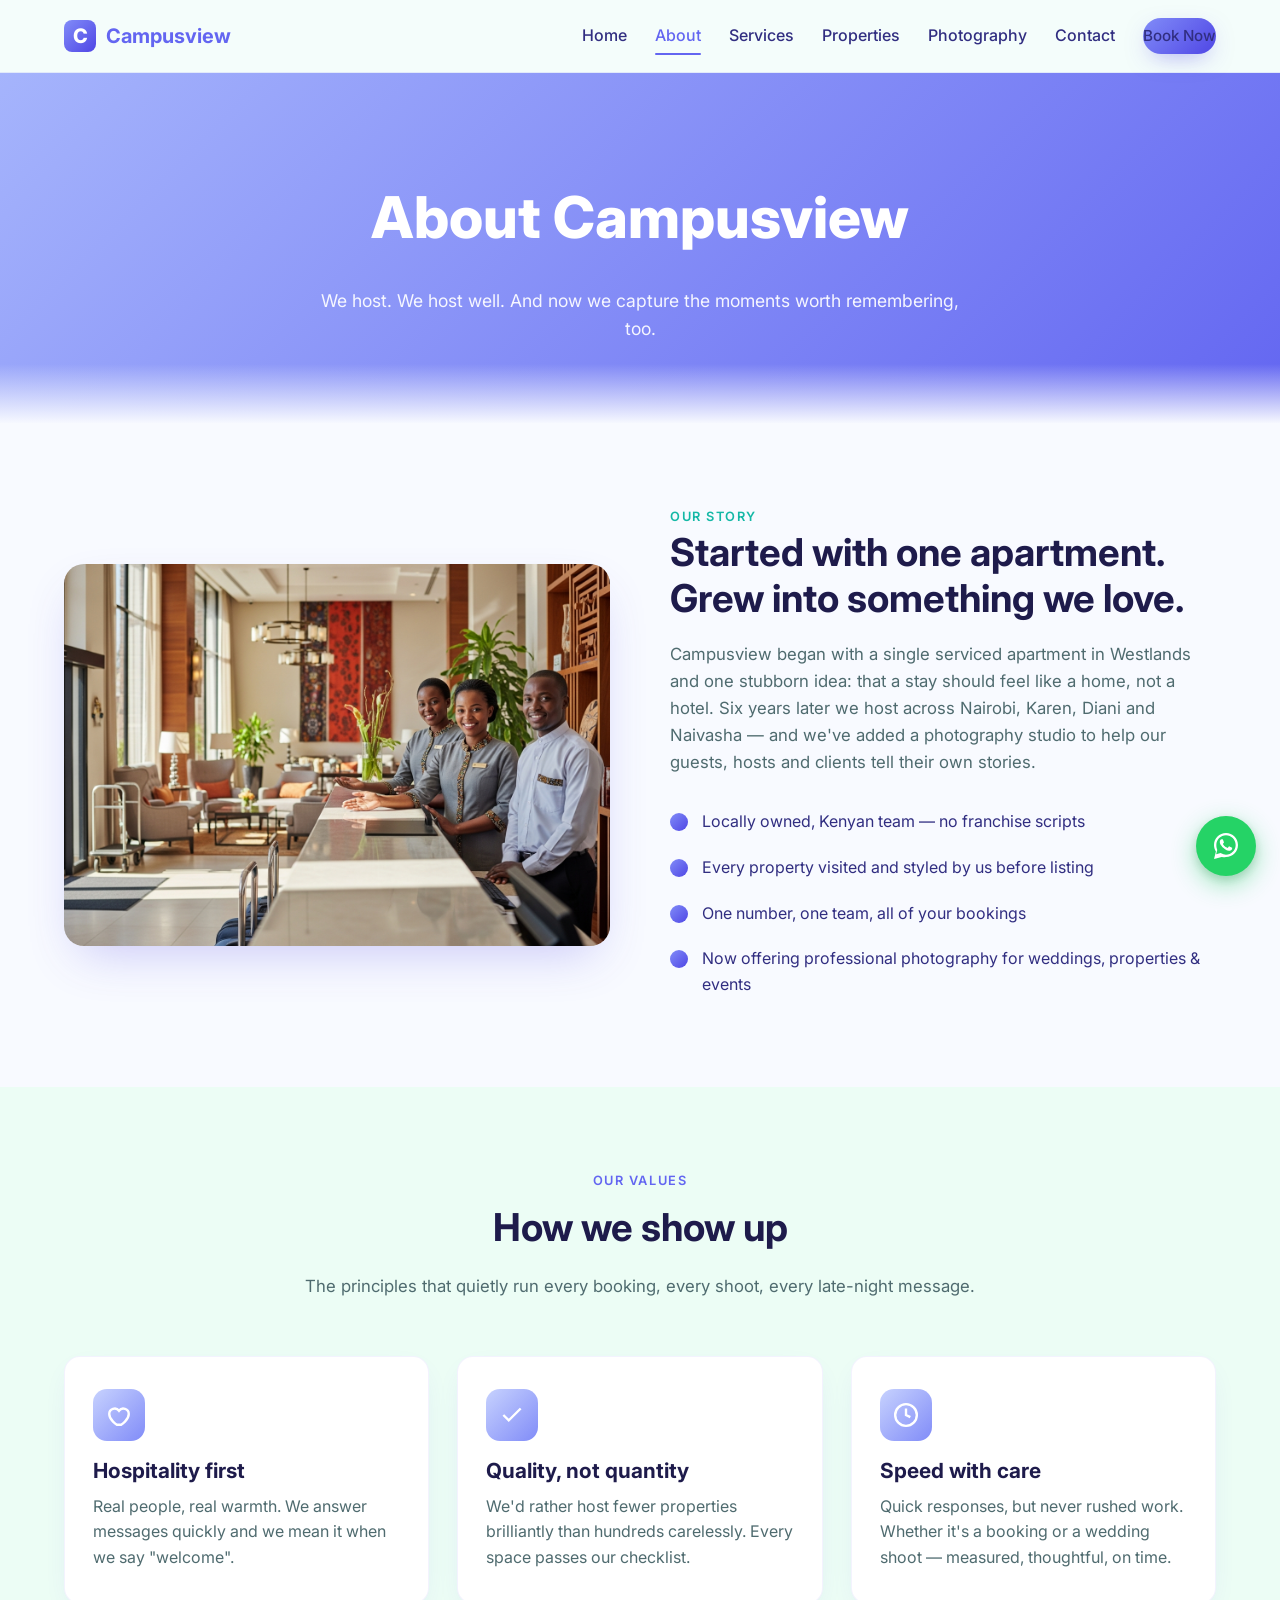
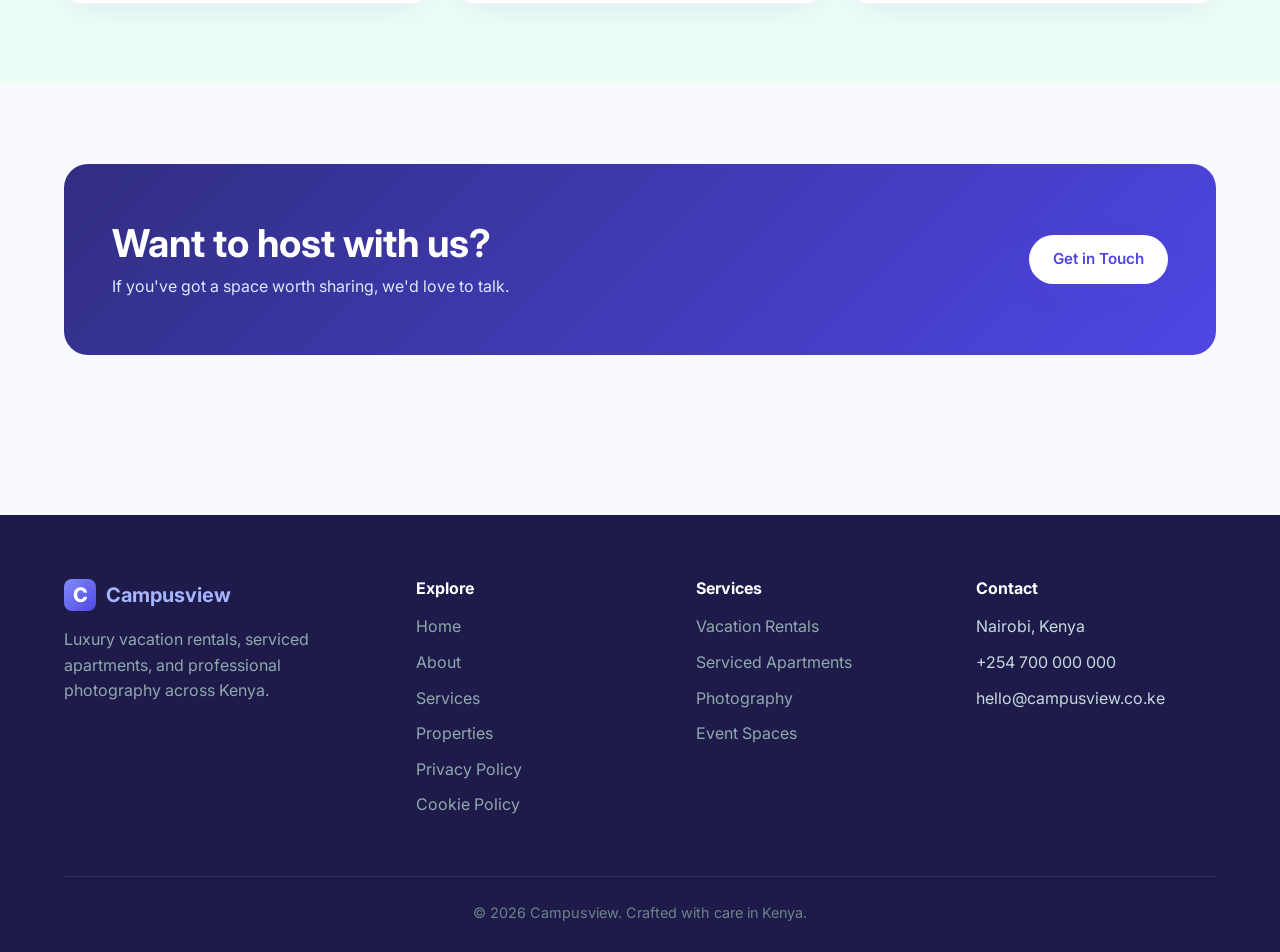
==== about.html @ 0b175b10 "Initial commit" ====
<!DOCTYPE html>
<html lang="en">
  <head>
    <meta charset="UTF-8" />
    <meta name="viewport" content="width=device-width, initial-scale=1.0" />
    <title>About — Campusview</title>
    <meta name="description" content="Meet the team behind Campusview — Kenya's home for thoughtful stays and storytelling photography." />
    <link rel="icon" type="image/svg+xml" href="data:image/svg+xml,%3Csvg xmlns='http://www.w3.org/2000/svg' viewBox='0 0 100 100'%3E%3Crect width='100' height='100' rx='20' fill='%236366f1'/%3E%3Ctext x='50' y='68' text-anchor='middle' font-family='Inter,sans-serif' font-size='60' font-weight='800' fill='white'%3EC%3C/text%3E%3C/svg%3E" />
    <link rel="preconnect" href="https://fonts.googleapis.com">
    <link rel="preconnect" href="https://fonts.gstatic.com" crossorigin>
    <link href="https://fonts.googleapis.com/css2?family=Inter:wght@400;500;600;700;800&display=swap" rel="stylesheet">
    <link rel="stylesheet" href="styles.css" />
  </head>
  <body>
    <header class="site-header">
      <div class="container">
        <nav class="nav">
          <a href="index.html" class="brand">
            <span class="brand-mark">C</span>
            <span>Campusview</span>
          </a>
          <button class="menu-toggle" aria-label="Toggle menu" onclick="document.getElementById('navLinks').classList.toggle('open')">
            <span></span><span></span><span></span>
          </button>
          <ul class="nav-links" id="navLinks">
            <li><a href="index.html">Home</a></li>
            <li><a href="about.html" class="active">About</a></li>
            <li><a href="services.html">Services</a></li>
            <li><a href="properties.html">Properties</a></li>
            <li><a href="photography.html">Photography</a></li>
            <li><a href="contact.html">Contact</a></li>
            <li><a href="contact.html" class="btn btn-primary">Book Now</a></li>
          </ul>
        </nav>
      </div>
    </header>

    <section class="page-header">
      <div class="container">
        <h1>About Campusview</h1>
        <p>We host. We host well. And now we capture the moments worth remembering, too.</p>
      </div>
    </section>

    <section>
      <div class="container">
        <div class="split">
          <img src="images/about.png" alt="The Campusview team welcoming guests" />
          <div>
            <span class="eyebrow" style="color:#14b8a6; font-weight:600; letter-spacing:0.12em; text-transform:uppercase; font-size:0.8rem;">Our Story</span>
            <h2>Started with one apartment. Grew into something we love.</h2>
            <p>Campusview began with a single serviced apartment in Westlands and one stubborn idea: that a stay should feel like a home, not a hotel. Six years later we host across Nairobi, Karen, Diani and Naivasha — and we've added a photography studio to help our guests, hosts and clients tell their own stories.</p>
            <ul>
              <li>Locally owned, Kenyan team — no franchise scripts</li>
              <li>Every property visited and styled by us before listing</li>
              <li>One number, one team, all of your bookings</li>
              <li>Now offering professional photography for weddings, properties &amp; events</li>
            </ul>
          </div>
        </div>
      </div>
    </section>

    <section style="background:#ecfdf5;">
      <div class="container">
        <div class="section-head">
          <span class="eyebrow">Our Values</span>
          <h2>How we show up</h2>
          <p>The principles that quietly run every booking, every shoot, every late-night message.</p>
        </div>
        <div class="grid-3">
          <div class="feature-card">
            <div class="icon"><svg viewBox="0 0 24 24" fill="none" stroke="currentColor" stroke-width="2.2"><path d="M12 21s-7-4.35-7-10a5 5 0 0 1 9-3 5 5 0 0 1 9 3c0 5.65-7 10-7 10z" transform="translate(-2)"/></svg></div>
            <h3>Hospitality first</h3>
            <p>Real people, real warmth. We answer messages quickly and we mean it when we say "welcome".</p>
          </div>
          <div class="feature-card">
            <div class="icon"><svg viewBox="0 0 24 24" fill="none" stroke="currentColor" stroke-width="2.2"><path d="M20 6L9 17l-5-5"/></svg></div>
            <h3>Quality, not quantity</h3>
            <p>We'd rather host fewer properties brilliantly than hundreds carelessly. Every space passes our checklist.</p>
          </div>
          <div class="feature-card">
            <div class="icon"><svg viewBox="0 0 24 24" fill="none" stroke="currentColor" stroke-width="2.2"><circle cx="12" cy="12" r="10"/><path d="M12 6v6l4 2"/></svg></div>
            <h3>Speed with care</h3>
            <p>Quick responses, but never rushed work. Whether it's a booking or a wedding shoot — measured, thoughtful, on time.</p>
          </div>
        </div>
      </div>
    </section>

    <section>
      <div class="container">
        <div class="cta-strip">
          <div>
            <h2>Want to host with us?</h2>
            <p>If you've got a space worth sharing, we'd love to talk.</p>
          </div>
          <a href="contact.html" class="btn btn-primary">Get in Touch</a>
        </div>
      </div>
    </section>

    <footer class="site-footer">
      <div class="container">
        <div class="footer-grid">
          <div>
            <a href="index.html" class="brand"><span class="brand-mark">C</span><span>Campusview</span></a>
            <p>Luxury vacation rentals, serviced apartments, and professional photography across Kenya.</p>
          </div>
          <div>
            <h4>Explore</h4>
            <ul>
              <li><a href="index.html">Home</a></li>
              <li><a href="about.html">About</a></li>
              <li><a href="services.html">Services</a></li>
              <li><a href="properties.html">Properties</a></li>
              <li><a href="privacy.html">Privacy Policy</a></li>
              <li><a href="cookies.html">Cookie Policy</a></li>
            </ul>
          </div>
          <div>
            <h4>Services</h4>
            <ul>
              <li><a href="properties.html">Vacation Rentals</a></li>
              <li><a href="services.html">Serviced Apartments</a></li>
              <li><a href="photography.html">Photography</a></li>
              <li><a href="services.html">Event Spaces</a></li>
            </ul>
          </div>
          <div>
            <h4>Contact</h4>
            <ul>
              <li>Nairobi, Kenya</li>
              <li>+254 700 000 000</li>
              <li>hello@campusview.co.ke</li>
            </ul>
          </div>
        </div>
        <div class="footer-bottom">
          © 2026 Campusview. Crafted with care in Kenya.
        </div>
      </div>
    </footer>
    <a href="https://wa.me/254700000000?text=Hi%20Campusview%2C%20I%27d%20like%20to%20get%20in%20touch." class="whatsapp-float" target="_blank" rel="noopener" aria-label="Chat on WhatsApp">
      <span class="wa-label">Chat with us on WhatsApp</span>
      <svg viewBox="0 0 32 32" xmlns="http://www.w3.org/2000/svg"><path d="M16.003 3C9.374 3 4 8.373 4 15c0 2.388.706 4.61 1.92 6.477L4 29l7.71-1.881A11.93 11.93 0 0 0 16.003 27C22.633 27 28 21.627 28 15S22.633 3 16.003 3zm0 21.65a9.59 9.59 0 0 1-4.91-1.343l-.353-.211-4.575 1.116 1.137-4.456-.23-.366A9.616 9.616 0 0 1 6.35 15c0-5.32 4.336-9.65 9.653-9.65 5.32 0 9.65 4.33 9.65 9.65s-4.33 9.65-9.65 9.65zm5.567-7.232c-.305-.153-1.804-.89-2.083-.992-.28-.102-.483-.153-.687.153-.203.306-.787.992-.964 1.196-.178.204-.356.229-.66.076-.305-.153-1.286-.474-2.45-1.512-.905-.808-1.516-1.806-1.694-2.112-.178-.305-.02-.47.134-.622.138-.137.305-.356.458-.534.153-.178.204-.305.305-.508.102-.204.051-.382-.025-.534-.077-.153-.687-1.658-.94-2.27-.249-.598-.502-.516-.687-.526l-.585-.01a1.13 1.13 0 0 0-.82.382c-.28.305-1.067 1.043-1.067 2.546 0 1.503 1.092 2.954 1.245 3.157.153.204 2.15 3.282 5.21 4.602.728.314 1.296.502 1.738.642.73.232 1.395.2 1.92.121.586-.087 1.804-.737 2.06-1.45.254-.713.254-1.323.178-1.45-.077-.127-.28-.204-.585-.357z"/></svg>
    </a>
  </body>
</html>
---- styles.css ----
/* ========== Reset & Base ========== */
*,
*::before,
*::after {
  box-sizing: border-box;
}

html {
  scroll-behavior: smooth;
}

body {
  margin: 0;
  font-family: 'Inter', -apple-system, BlinkMacSystemFont, 'Segoe UI', Roboto, sans-serif;
  color: #1e1b4b;
  background: #f8faff;
  line-height: 1.6;
  -webkit-font-smoothing: antialiased;
}

img {
  max-width: 100%;
  display: block;
}

a {
  color: inherit;
  text-decoration: none;
}

h1, h2, h3, h4 {
  margin: 0 0 0.6em 0;
  line-height: 1.2;
  font-weight: 700;
  color: #1e1b4b;
}

h1 { font-size: clamp(2.2rem, 4.5vw, 3.6rem); }
h2 { font-size: clamp(1.8rem, 3vw, 2.6rem); }
h3 { font-size: 1.3rem; }

p { margin: 0 0 1em 0; }

/* ========== Layout ========== */
.container {
  width: 100%;
  max-width: 1200px;
  margin: 0 auto;
  padding: 0 24px;
}

section {
  padding: 80px 0;
}

.section-head {
  text-align: center;
  max-width: 700px;
  margin: 0 auto 56px;
}

.section-head .eyebrow {
  display: inline-block;
  color: #6366f1;
  font-weight: 600;
  letter-spacing: 0.12em;
  text-transform: uppercase;
  font-size: 0.8rem;
  margin-bottom: 12px;
}

.section-head p {
  color: #4f6b6f;
  font-size: 1.05rem;
}

/* ========== Header ========== */
.site-header {
  position: sticky;
  top: 0;
  z-index: 50;
  background: rgba(244, 253, 251, 0.92);
  backdrop-filter: saturate(180%) blur(12px);
  border-bottom: 1px solid rgba(99, 102, 241, 0.12);
}

.nav {
  display: flex;
  align-items: center;
  justify-content: space-between;
  padding: 18px 0;
}

.brand {
  display: flex;
  align-items: center;
  gap: 10px;
  color: #6366f1;
  font-weight: 700;
  font-size: 1.25rem;
}

.brand-mark {
  width: 32px;
  height: 32px;
  display: grid;
  place-items: center;
  border-radius: 8px;
  background: linear-gradient(135deg, #818cf8, #4f46e5);
  color: #fff;
  font-weight: 800;
}

.nav-links {
  display: flex;
  align-items: center;
  gap: 28px;
  list-style: none;
  margin: 0;
  padding: 0;
}

.nav-links a {
  color: #312e81;
  font-weight: 500;
  position: relative;
  padding: 6px 0;
  transition: color 0.2s ease;
}

.nav-links a:hover,
.nav-links a.active {
  color: #6366f1;
}

.nav-links a.active::after {
  content: "";
  position: absolute;
  left: 0;
  right: 0;
  bottom: -4px;
  height: 2px;
  background: #6366f1;
  border-radius: 2px;
}

.btn {
  display: inline-block;
  padding: 12px 24px;
  border-radius: 999px;
  font-weight: 600;
  border: none;
  cursor: pointer;
  transition: all 0.2s ease;
  font-size: 0.95rem;
}

.btn-primary {
  background: linear-gradient(135deg, #818cf8, #4f46e5);
  color: #fff;
  box-shadow: 0 8px 24px -8px rgba(79, 70, 229, 0.5);
}

.btn-primary:hover {
  transform: translateY(-2px);
  box-shadow: 0 12px 32px -10px rgba(79, 70, 229, 0.6);
}

.btn-outline {
  background: transparent;
  color: #4f46e5;
  border: 2px solid #818cf8;
}

.btn-outline:hover {
  background: #818cf8;
  color: #fff;
}

.menu-toggle {
  display: none;
  background: none;
  border: none;
  cursor: pointer;
  padding: 8px;
}

.menu-toggle span {
  display: block;
  width: 24px;
  height: 2px;
  background: #6366f1;
  margin: 5px 0;
  border-radius: 2px;
}

/* ========== Hero ========== */
.hero {
  position: relative;
  min-height: 88vh;
  display: flex;
  align-items: center;
  overflow: hidden;
  background: linear-gradient(135deg, #a5b4fc 0%, #818cf8 50%, #6366f1 100%);
}

.hero::before {
  content: "";
  position: absolute;
  inset: 0;
  background-image: url('/images/hero.png');
  background-size: cover;
  background-position: center;
  opacity: 0.35;
}

.hero::after {
  content: "";
  position: absolute;
  inset: 0;
  background: linear-gradient(135deg, rgba(165, 180, 252, 0.5) 0%, rgba(79, 70, 229, 0.7) 100%);
}

.hero .container {
  position: relative;
  z-index: 2;
  display: grid;
  grid-template-columns: 1.1fr 1fr;
  gap: 60px;
  align-items: center;
  padding-top: 60px;
  padding-bottom: 60px;
}

.hero-text h1 {
  color: #fff;
  font-weight: 800;
  letter-spacing: -0.02em;
}

.hero-text p {
  color: rgba(255, 255, 255, 0.92);
  font-size: 1.15rem;
  max-width: 520px;
  margin-bottom: 32px;
}

.hero-actions {
  display: flex;
  gap: 16px;
  flex-wrap: wrap;
}

.search-card {
  background: #fff;
  border-radius: 20px;
  padding: 32px;
  box-shadow: 0 30px 60px -20px rgba(79, 70, 229, 0.4);
}

.search-card h2 {
  text-align: center;
  font-size: 1.4rem;
  margin-bottom: 24px;
}

.search-grid {
  display: grid;
  grid-template-columns: 1fr 1fr;
  gap: 16px;
  margin-bottom: 20px;
}

.field label {
  display: block;
  font-size: 0.85rem;
  font-weight: 600;
  color: #1e1b4b;
  margin-bottom: 6px;
}

.field input,
.field select {
  width: 100%;
  padding: 12px 14px;
  border: 1px solid #d6e6e8;
  border-radius: 10px;
  font-family: inherit;
  font-size: 0.95rem;
  color: #1e1b4b;
  background: #fff;
  transition: border-color 0.2s, box-shadow 0.2s;
}

.field input:focus,
.field select:focus {
  outline: none;
  border-color: #6366f1;
  box-shadow: 0 0 0 3px rgba(99, 102, 241, 0.18);
}

.search-card .btn-primary {
  width: 100%;
  padding: 14px;
  font-size: 1rem;
}

/* ========== Page Header ========== */
.page-header {
  position: relative;
  padding: 110px 0 80px;
  background: linear-gradient(135deg, #a5b4fc 0%, #6366f1 100%);
  color: #fff;
  text-align: center;
  overflow: hidden;
}

.page-header h1 {
  color: #fff;
  font-weight: 800;
}

.page-header p {
  color: rgba(255, 255, 255, 0.92);
  font-size: 1.1rem;
  max-width: 640px;
  margin: 0 auto;
}

.page-header::after {
  content: "";
  position: absolute;
  bottom: -1px;
  left: 0;
  right: 0;
  height: 60px;
  background: linear-gradient(to bottom, transparent, #f8faff);
}

/* ========== Cards / Grids ========== */
.grid-3 {
  display: grid;
  grid-template-columns: repeat(3, 1fr);
  gap: 28px;
}

.grid-2 {
  display: grid;
  grid-template-columns: repeat(2, 1fr);
  gap: 28px;
}

.feature-card {
  background: #fff;
  border-radius: 16px;
  padding: 32px 28px;
  box-shadow: 0 10px 30px -12px rgba(79, 70, 229, 0.15);
  border: 1px solid rgba(99, 102, 241, 0.08);
  transition: transform 0.25s ease, box-shadow 0.25s ease;
}

.feature-card:hover {
  transform: translateY(-6px);
  box-shadow: 0 20px 40px -16px rgba(79, 70, 229, 0.3);
}

.feature-card .icon {
  width: 52px;
  height: 52px;
  border-radius: 14px;
  background: linear-gradient(135deg, #c7d2fe, #818cf8);
  display: grid;
  place-items: center;
  color: #fff;
  margin-bottom: 18px;
}

.feature-card .icon svg {
  width: 26px;
  height: 26px;
}

.feature-card h3 {
  margin-bottom: 10px;
}

.feature-card p {
  color: #4f6b6f;
  margin: 0;
}

/* ========== Property Cards ========== */
.property-card {
  background: #fff;
  border-radius: 18px;
  overflow: hidden;
  box-shadow: 0 10px 30px -12px rgba(79, 70, 229, 0.18);
  border: 1px solid rgba(99, 102, 241, 0.08);
  transition: transform 0.25s ease, box-shadow 0.25s ease;
  display: flex;
  flex-direction: column;
}

.property-card:hover {
  transform: translateY(-6px);
  box-shadow: 0 20px 40px -16px rgba(79, 70, 229, 0.3);
}

.property-card .img-wrap {
  position: relative;
  aspect-ratio: 4 / 3;
  overflow: hidden;
}

.property-card .img-wrap img {
  width: 100%;
  height: 100%;
  object-fit: cover;
  transition: transform 0.4s ease;
}

.property-card:hover .img-wrap img {
  transform: scale(1.05);
}

.property-card .badge {
  position: absolute;
  top: 14px;
  left: 14px;
  background: rgba(15, 45, 49, 0.85);
  color: #fff;
  padding: 6px 12px;
  border-radius: 999px;
  font-size: 0.75rem;
  font-weight: 600;
  letter-spacing: 0.04em;
}

.property-card .body {
  padding: 22px 24px 26px;
  flex: 1;
  display: flex;
  flex-direction: column;
}

.property-card .meta {
  display: flex;
  align-items: center;
  gap: 14px;
  color: #6b8487;
  font-size: 0.85rem;
  margin-bottom: 12px;
}

.property-card h3 {
  margin-bottom: 6px;
}

.property-card .desc {
  color: #4f6b6f;
  margin-bottom: 18px;
  flex: 1;
}

.property-card .footer-row {
  display: flex;
  justify-content: space-between;
  align-items: center;
}

.property-card .price {
  font-weight: 700;
  color: #4f46e5;
  font-size: 1.05rem;
}

.property-card .price small {
  color: #6b8487;
  font-weight: 500;
  font-size: 0.8rem;
}

/* ========== Photography Gallery ========== */
.gallery {
  display: grid;
  grid-template-columns: repeat(3, 1fr);
  gap: 18px;
}

.gallery .item {
  position: relative;
  border-radius: 16px;
  overflow: hidden;
  aspect-ratio: 4 / 3;
  cursor: pointer;
}

.gallery .item img {
  width: 100%;
  height: 100%;
  object-fit: cover;
  transition: transform 0.4s ease;
}

.gallery .item:hover img {
  transform: scale(1.06);
}

.gallery .item .overlay {
  position: absolute;
  inset: 0;
  background: linear-gradient(to top, rgba(15, 45, 49, 0.85) 0%, rgba(15, 45, 49, 0) 60%);
  display: flex;
  align-items: flex-end;
  padding: 20px;
  color: #fff;
  font-weight: 600;
}

/* ========== Photography service tiers ========== */
.tier-card {
  background: #fff;
  border-radius: 18px;
  padding: 36px 30px;
  box-shadow: 0 10px 30px -12px rgba(79, 70, 229, 0.15);
  border: 1px solid rgba(99, 102, 241, 0.08);
  display: flex;
  flex-direction: column;
}

.tier-card.featured {
  background: linear-gradient(135deg, #312e81, #4f46e5);
  color: #e0fbf6;
  border: none;
  transform: translateY(-12px);
  box-shadow: 0 24px 50px -16px rgba(79, 70, 229, 0.45);
}

.tier-card.featured h3,
.tier-card.featured .price {
  color: #fff;
}

.tier-card.featured ul li {
  color: #e0e7ff;
}

.tier-card.featured .btn-outline {
  color: #fff;
  border-color: #e0e7ff;
}

.tier-card.featured .btn-outline:hover {
  background: #fff;
  color: #4f46e5;
}

.tier-card .label {
  font-size: 0.8rem;
  font-weight: 600;
  letter-spacing: 0.12em;
  text-transform: uppercase;
  color: #6366f1;
  margin-bottom: 8px;
}

.tier-card.featured .label {
  color: #c7d2fe;
}

.tier-card .price {
  font-size: 2.2rem;
  font-weight: 800;
  color: #4f46e5;
  margin: 6px 0 4px;
}

.tier-card .price small {
  font-size: 0.9rem;
  font-weight: 500;
  color: #6b8487;
}

.tier-card.featured .price small {
  color: #c7d2fe;
}

.tier-card ul {
  list-style: none;
  padding: 0;
  margin: 22px 0 28px;
  flex: 1;
}

.tier-card ul li {
  padding: 8px 0 8px 28px;
  position: relative;
  color: #4f6b6f;
  border-bottom: 1px solid rgba(99, 102, 241, 0.08);
}

.tier-card.featured ul li {
  border-bottom-color: rgba(255, 255, 255, 0.1);
}

.tier-card ul li::before {
  content: "✓";
  position: absolute;
  left: 0;
  top: 8px;
  width: 20px;
  height: 20px;
  border-radius: 50%;
  background: #e0e7ff;
  color: #4f46e5;
  display: grid;
  place-items: center;
  font-weight: 700;
  font-size: 0.75rem;
}

.tier-card.featured ul li::before {
  background: #1e1b4b;
  color: #a5b4fc;
}

/* ========== Stats ========== */
.stats {
  display: grid;
  grid-template-columns: repeat(4, 1fr);
  gap: 24px;
  background: linear-gradient(135deg, #312e81, #4f46e5);
  border-radius: 24px;
  padding: 48px 40px;
  color: #fff;
}

.stat .num {
  font-size: 2.6rem;
  font-weight: 800;
  color: #a5b4fc;
  line-height: 1;
  margin-bottom: 8px;
}

.stat .label {
  color: #e0e7ff;
  font-size: 0.95rem;
}

/* ========== About split ========== */
.split {
  display: grid;
  grid-template-columns: 1fr 1fr;
  gap: 60px;
  align-items: center;
}

.split img {
  width: 100%;
  border-radius: 20px;
  box-shadow: 0 20px 50px -16px rgba(79, 70, 229, 0.3);
}

.split h2 {
  margin-bottom: 20px;
}

.split p {
  color: #4f6b6f;
  font-size: 1.05rem;
}

.split ul {
  list-style: none;
  padding: 0;
  margin: 24px 0 0 0;
}

.split ul li {
  padding: 10px 0 10px 32px;
  position: relative;
  color: #312e81;
}

.split ul li::before {
  content: "";
  position: absolute;
  left: 0;
  top: 14px;
  width: 18px;
  height: 18px;
  border-radius: 50%;
  background: linear-gradient(135deg, #818cf8, #4f46e5);
}

/* ========== CTA Strip ========== */
.cta-strip {
  background: linear-gradient(135deg, #312e81, #4f46e5);
  border-radius: 24px;
  padding: 56px 48px;
  color: #fff;
  display: flex;
  justify-content: space-between;
  align-items: center;
  gap: 40px;
  flex-wrap: wrap;
}

.cta-strip h2 {
  color: #fff;
  margin-bottom: 8px;
}

.cta-strip p {
  color: #e0e7ff;
  margin: 0;
}

.cta-strip .btn-primary {
  background: #fff;
  color: #4f46e5;
}

.cta-strip .btn-primary:hover {
  background: #e0e7ff;
}

/* ========== Contact ========== */
.contact-grid {
  display: grid;
  grid-template-columns: 1fr 1.2fr;
  gap: 48px;
}

.contact-info .info-item {
  display: flex;
  gap: 16px;
  align-items: flex-start;
  padding: 20px 0;
  border-bottom: 1px solid rgba(99, 102, 241, 0.12);
}

.contact-info .info-item:last-child {
  border-bottom: none;
}

.contact-info .icon {
  width: 44px;
  height: 44px;
  border-radius: 12px;
  background: #e0e7ff;
  color: #4f46e5;
  display: grid;
  place-items: center;
  flex-shrink: 0;
}

.contact-info .icon svg {
  width: 22px;
  height: 22px;
}

.contact-info h4 {
  margin: 0 0 4px 0;
  font-size: 1rem;
  color: #1e1b4b;
}

.contact-info p {
  margin: 0;
  color: #4f6b6f;
}

.contact-form {
  background: #fff;
  border-radius: 20px;
  padding: 36px;
  box-shadow: 0 10px 30px -12px rgba(79, 70, 229, 0.18);
}

.contact-form .field {
  margin-bottom: 18px;
}

.contact-form textarea {
  width: 100%;
  padding: 12px 14px;
  border: 1px solid #d6e6e8;
  border-radius: 10px;
  font-family: inherit;
  font-size: 0.95rem;
  resize: vertical;
  min-height: 130px;
}

.contact-form textarea:focus {
  outline: none;
  border-color: #6366f1;
  box-shadow: 0 0 0 3px rgba(99, 102, 241, 0.18);
}

.contact-form .btn-primary {
  width: 100%;
  padding: 14px;
}

/* ========== Footer ========== */
.site-footer {
  background: #1e1b4b;
  color: #c4dadd;
  padding: 64px 0 28px;
  margin-top: 80px;
}

.footer-grid {
  display: grid;
  grid-template-columns: 1.3fr 1fr 1fr 1fr;
  gap: 40px;
  margin-bottom: 48px;
}

.site-footer .brand {
  color: #a5b4fc;
  margin-bottom: 16px;
}

.site-footer p {
  color: #8fa9ad;
}

.site-footer h4 {
  color: #fff;
  font-size: 1rem;
  margin-bottom: 16px;
}

.site-footer ul {
  list-style: none;
  padding: 0;
  margin: 0;
}

.site-footer ul li {
  margin-bottom: 10px;
}

.site-footer ul a {
  color: #8fa9ad;
  transition: color 0.2s;
}

.site-footer ul a:hover {
  color: #a5b4fc;
}

.footer-bottom {
  border-top: 1px solid rgba(255, 255, 255, 0.08);
  padding-top: 24px;
  text-align: center;
  color: #6b8487;
  font-size: 0.9rem;
}

/* ========== Responsive ========== */
@media (max-width: 960px) {
  .hero .container,
  .split,
  .contact-grid {
    grid-template-columns: 1fr;
    gap: 40px;
  }

  .grid-3,
  .gallery,
  .stats {
    grid-template-columns: repeat(2, 1fr);
  }

  .footer-grid {
    grid-template-columns: 1fr 1fr;
  }

  .tier-card.featured {
    transform: none;
  }

  section {
    padding: 60px 0;
  }
}

@media (max-width: 640px) {
  .menu-toggle {
    display: block;
  }

  .nav-links {
    display: none;
    position: absolute;
    top: 100%;
    left: 0;
    right: 0;
    background: #fff;
    flex-direction: column;
    gap: 0;
    padding: 16px 24px;
    box-shadow: 0 10px 30px -10px rgba(79, 70, 229, 0.2);
  }

  .nav-links.open {
    display: flex;
  }

  .nav-links li {
    width: 100%;
    border-bottom: 1px solid rgba(99, 102, 241, 0.1);
  }

  .nav-links li:last-child { border-bottom: none; }

  .nav-links a {
    display: block;
    padding: 14px 0;
  }

  .grid-3,
  .grid-2,
  .gallery,
  .stats,
  .footer-grid {
    grid-template-columns: 1fr;
  }

  .search-grid {
    grid-template-columns: 1fr;
  }

  .cta-strip {
    flex-direction: column;
    text-align: center;
    padding: 40px 28px;
  }

  .hero {
    min-height: auto;
    padding: 40px 0 60px;
  }
}

/* ========== WhatsApp Floating Button ========== */
.whatsapp-float {
  position: fixed;
  bottom: 24px;
  right: 24px;
  width: 60px;
  height: 60px;
  background: #25d366;
  border-radius: 50%;
  display: grid;
  place-items: center;
  box-shadow: 0 8px 24px rgba(37, 211, 102, 0.45), 0 4px 10px rgba(0, 0, 0, 0.15);
  z-index: 1000;
  transition: transform 0.2s ease, box-shadow 0.2s ease;
  color: white;
  text-decoration: none;
  animation: wa-pulse 2.4s ease-in-out infinite;
}
.whatsapp-float:hover {
  transform: scale(1.08);
  box-shadow: 0 12px 30px rgba(37, 211, 102, 0.55), 0 6px 14px rgba(0, 0, 0, 0.18);
}
.whatsapp-float svg {
  width: 32px;
  height: 32px;
  fill: white;
}
.whatsapp-float .wa-label {
  position: absolute;
  right: 72px;
  background: #1e1b4b;
  color: white;
  padding: 8px 14px;
  border-radius: 8px;
  font-size: 13px;
  font-weight: 500;
  white-space: nowrap;
  opacity: 0;
  transform: translateX(8px);
  pointer-events: none;
  transition: opacity 0.2s, transform 0.2s;
}
.whatsapp-float:hover .wa-label {
  opacity: 1;
  transform: translateX(0);
}
@keyframes wa-pulse {
  0%, 100% { box-shadow: 0 8px 24px rgba(37, 211, 102, 0.45), 0 0 0 0 rgba(37, 211, 102, 0.5); }
  50%      { box-shadow: 0 8px 24px rgba(37, 211, 102, 0.45), 0 0 0 14px rgba(37, 211, 102, 0); }
}
@media (max-width: 640px) {
  .whatsapp-float { width: 54px; height: 54px; bottom: 18px; right: 18px; }
  .whatsapp-float svg { width: 28px; height: 28px; }
  .whatsapp-float .wa-label { display: none; }
}

/* ========== Legal/Policy pages ========== */
.legal {
  padding: 70px 0 100px;
  background: #ffffff;
}
.legal .container { max-width: 820px; }
.legal h2 {
  font-size: 26px;
  margin: 40px 0 14px;
  color: #1e1b4b;
}
.legal h3 {
  font-size: 19px;
  margin: 24px 0 10px;
  color: #312e81;
}
.legal p, .legal li {
  color: #4b5563;
  line-height: 1.75;
  margin-bottom: 12px;
}
.legal ul { padding-left: 22px; margin-bottom: 16px; }
.legal .meta {
  color: #6b7280;
  font-size: 14px;
  margin-bottom: 24px;
}
.legal a { color: #4f46e5; }
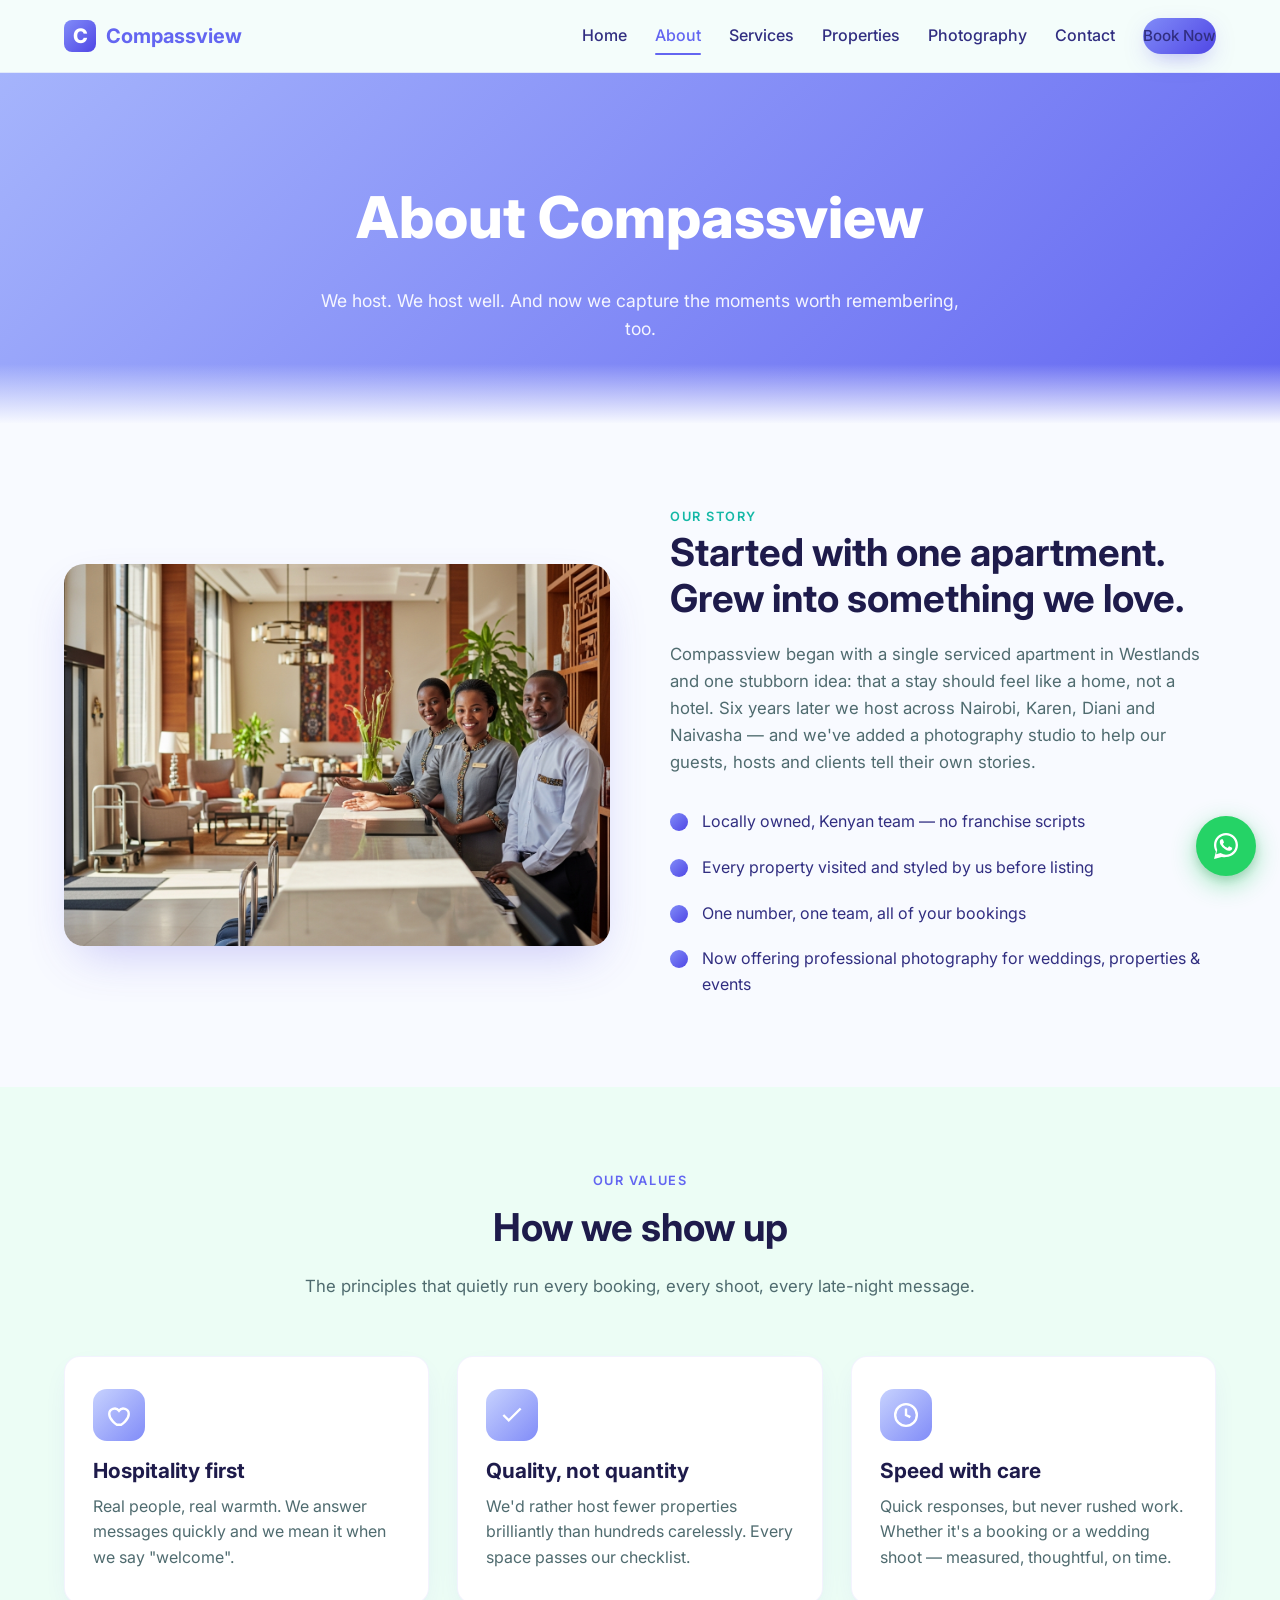
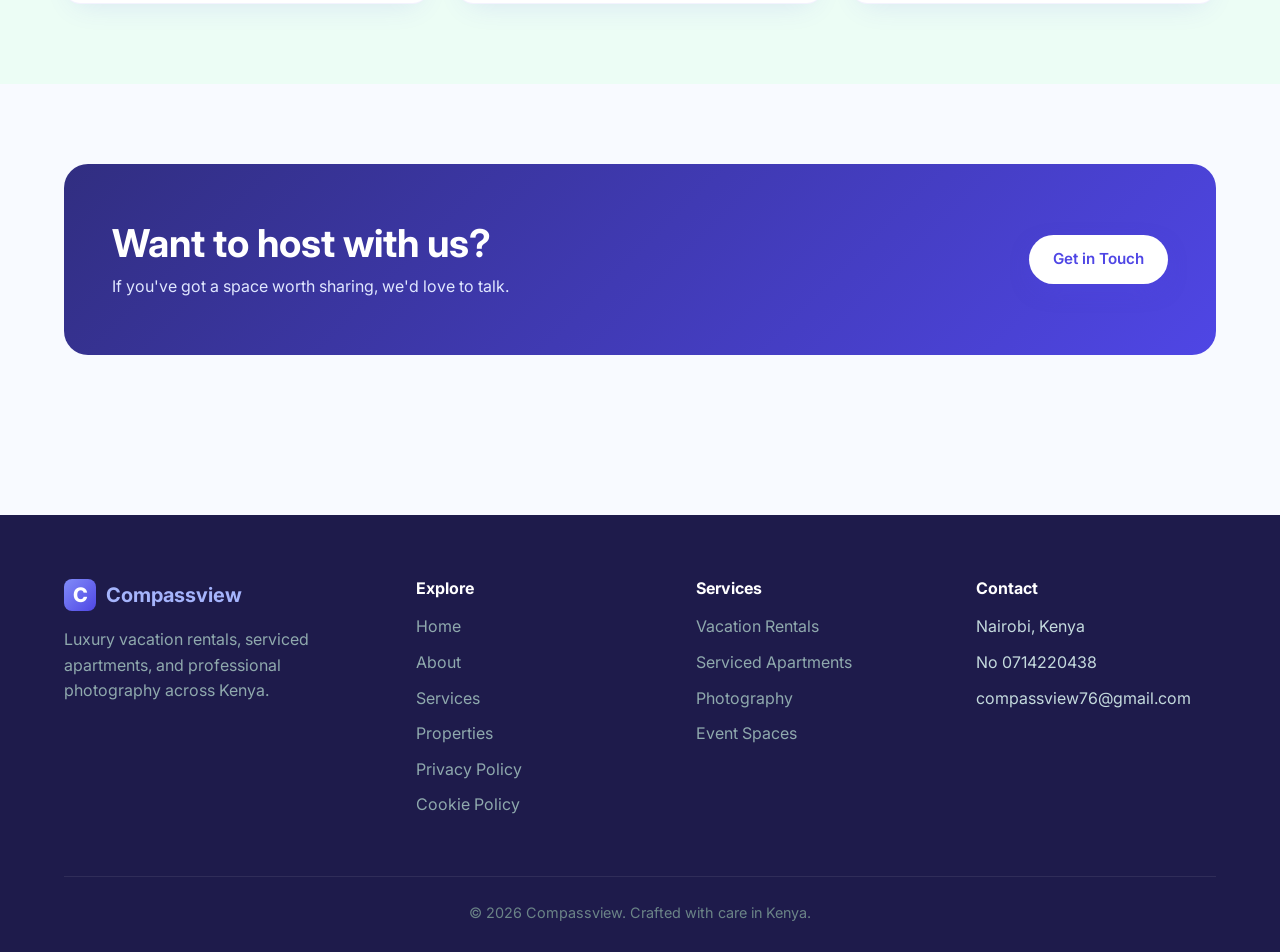
==== commit 5a2aa5fc: "Rename brand to Compassview and update contact details" ====
--- a/about.html
+++ b/about.html
@@ -3,8 +3,8 @@
   <head>
     <meta charset="UTF-8" />
     <meta name="viewport" content="width=device-width, initial-scale=1.0" />
-    <title>About — Campusview</title>
-    <meta name="description" content="Meet the team behind Campusview — Kenya's home for thoughtful stays and storytelling photography." />
+    <title>About — Compassview</title>
+    <meta name="description" content="Meet the team behind Compassview — Kenya's home for thoughtful stays and storytelling photography." />
     <link rel="icon" type="image/svg+xml" href="data:image/svg+xml,%3Csvg xmlns='http://www.w3.org/2000/svg' viewBox='0 0 100 100'%3E%3Crect width='100' height='100' rx='20' fill='%236366f1'/%3E%3Ctext x='50' y='68' text-anchor='middle' font-family='Inter,sans-serif' font-size='60' font-weight='800' fill='white'%3EC%3C/text%3E%3C/svg%3E" />
     <link rel="preconnect" href="https://fonts.googleapis.com">
     <link rel="preconnect" href="https://fonts.gstatic.com" crossorigin>
@@ -17,7 +17,7 @@
         <nav class="nav">
           <a href="index.html" class="brand">
             <span class="brand-mark">C</span>
-            <span>Campusview</span>
+            <span>Compassview</span>
           </a>
           <button class="menu-toggle" aria-label="Toggle menu" onclick="document.getElementById('navLinks').classList.toggle('open')">
             <span></span><span></span><span></span>
@@ -37,7 +37,7 @@
 
     <section class="page-header">
       <div class="container">
-        <h1>About Campusview</h1>
+        <h1>About Compassview</h1>
         <p>We host. We host well. And now we capture the moments worth remembering, too.</p>
       </div>
     </section>
@@ -45,11 +45,11 @@
     <section>
       <div class="container">
         <div class="split">
-          <img src="images/about.png" alt="The Campusview team welcoming guests" />
+          <img src="images/about.png" alt="The Compassview team welcoming guests" />
           <div>
             <span class="eyebrow" style="color:#14b8a6; font-weight:600; letter-spacing:0.12em; text-transform:uppercase; font-size:0.8rem;">Our Story</span>
             <h2>Started with one apartment. Grew into something we love.</h2>
-            <p>Campusview began with a single serviced apartment in Westlands and one stubborn idea: that a stay should feel like a home, not a hotel. Six years later we host across Nairobi, Karen, Diani and Naivasha — and we've added a photography studio to help our guests, hosts and clients tell their own stories.</p>
+            <p>Compassview began with a single serviced apartment in Westlands and one stubborn idea: that a stay should feel like a home, not a hotel. Six years later we host across Nairobi, Karen, Diani and Naivasha — and we've added a photography studio to help our guests, hosts and clients tell their own stories.</p>
             <ul>
               <li>Locally owned, Kenyan team — no franchise scripts</li>
               <li>Every property visited and styled by us before listing</li>
@@ -104,7 +104,7 @@
       <div class="container">
         <div class="footer-grid">
           <div>
-            <a href="index.html" class="brand"><span class="brand-mark">C</span><span>Campusview</span></a>
+            <a href="index.html" class="brand"><span class="brand-mark">C</span><span>Compassview</span></a>
             <p>Luxury vacation rentals, serviced apartments, and professional photography across Kenya.</p>
           </div>
           <div>
@@ -131,19 +131,21 @@
             <h4>Contact</h4>
             <ul>
               <li>Nairobi, Kenya</li>
-              <li>+254 700 000 000</li>
-              <li>hello@campusview.co.ke</li>
+              <li>No 0714220438</li>
+              <li>compassview76@gmail.com</li>
             </ul>
           </div>
         </div>
         <div class="footer-bottom">
-          © 2026 Campusview. Crafted with care in Kenya.
+          © 2026 Compassview. Crafted with care in Kenya.
         </div>
       </div>
     </footer>
-    <a href="https://wa.me/254700000000?text=Hi%20Campusview%2C%20I%27d%20like%20to%20get%20in%20touch." class="whatsapp-float" target="_blank" rel="noopener" aria-label="Chat on WhatsApp">
+    <a href="https://wa.me/254714220438?text=Hi%20Compassview%2C%20I%27d%20like%20to%20get%20in%20touch." class="whatsapp-float" target="_blank" rel="noopener" aria-label="Chat on WhatsApp">
       <span class="wa-label">Chat with us on WhatsApp</span>
       <svg viewBox="0 0 32 32" xmlns="http://www.w3.org/2000/svg"><path d="M16.003 3C9.374 3 4 8.373 4 15c0 2.388.706 4.61 1.92 6.477L4 29l7.71-1.881A11.93 11.93 0 0 0 16.003 27C22.633 27 28 21.627 28 15S22.633 3 16.003 3zm0 21.65a9.59 9.59 0 0 1-4.91-1.343l-.353-.211-4.575 1.116 1.137-4.456-.23-.366A9.616 9.616 0 0 1 6.35 15c0-5.32 4.336-9.65 9.653-9.65 5.32 0 9.65 4.33 9.65 9.65s-4.33 9.65-9.65 9.65zm5.567-7.232c-.305-.153-1.804-.89-2.083-.992-.28-.102-.483-.153-.687.153-.203.306-.787.992-.964 1.196-.178.204-.356.229-.66.076-.305-.153-1.286-.474-2.45-1.512-.905-.808-1.516-1.806-1.694-2.112-.178-.305-.02-.47.134-.622.138-.137.305-.356.458-.534.153-.178.204-.305.305-.508.102-.204.051-.382-.025-.534-.077-.153-.687-1.658-.94-2.27-.249-.598-.502-.516-.687-.526l-.585-.01a1.13 1.13 0 0 0-.82.382c-.28.305-1.067 1.043-1.067 2.546 0 1.503 1.092 2.954 1.245 3.157.153.204 2.15 3.282 5.21 4.602.728.314 1.296.502 1.738.642.73.232 1.395.2 1.92.121.586-.087 1.804-.737 2.06-1.45.254-.713.254-1.323.178-1.45-.077-.127-.28-.204-.585-.357z"/></svg>
     </a>
   </body>
 </html>
+
+
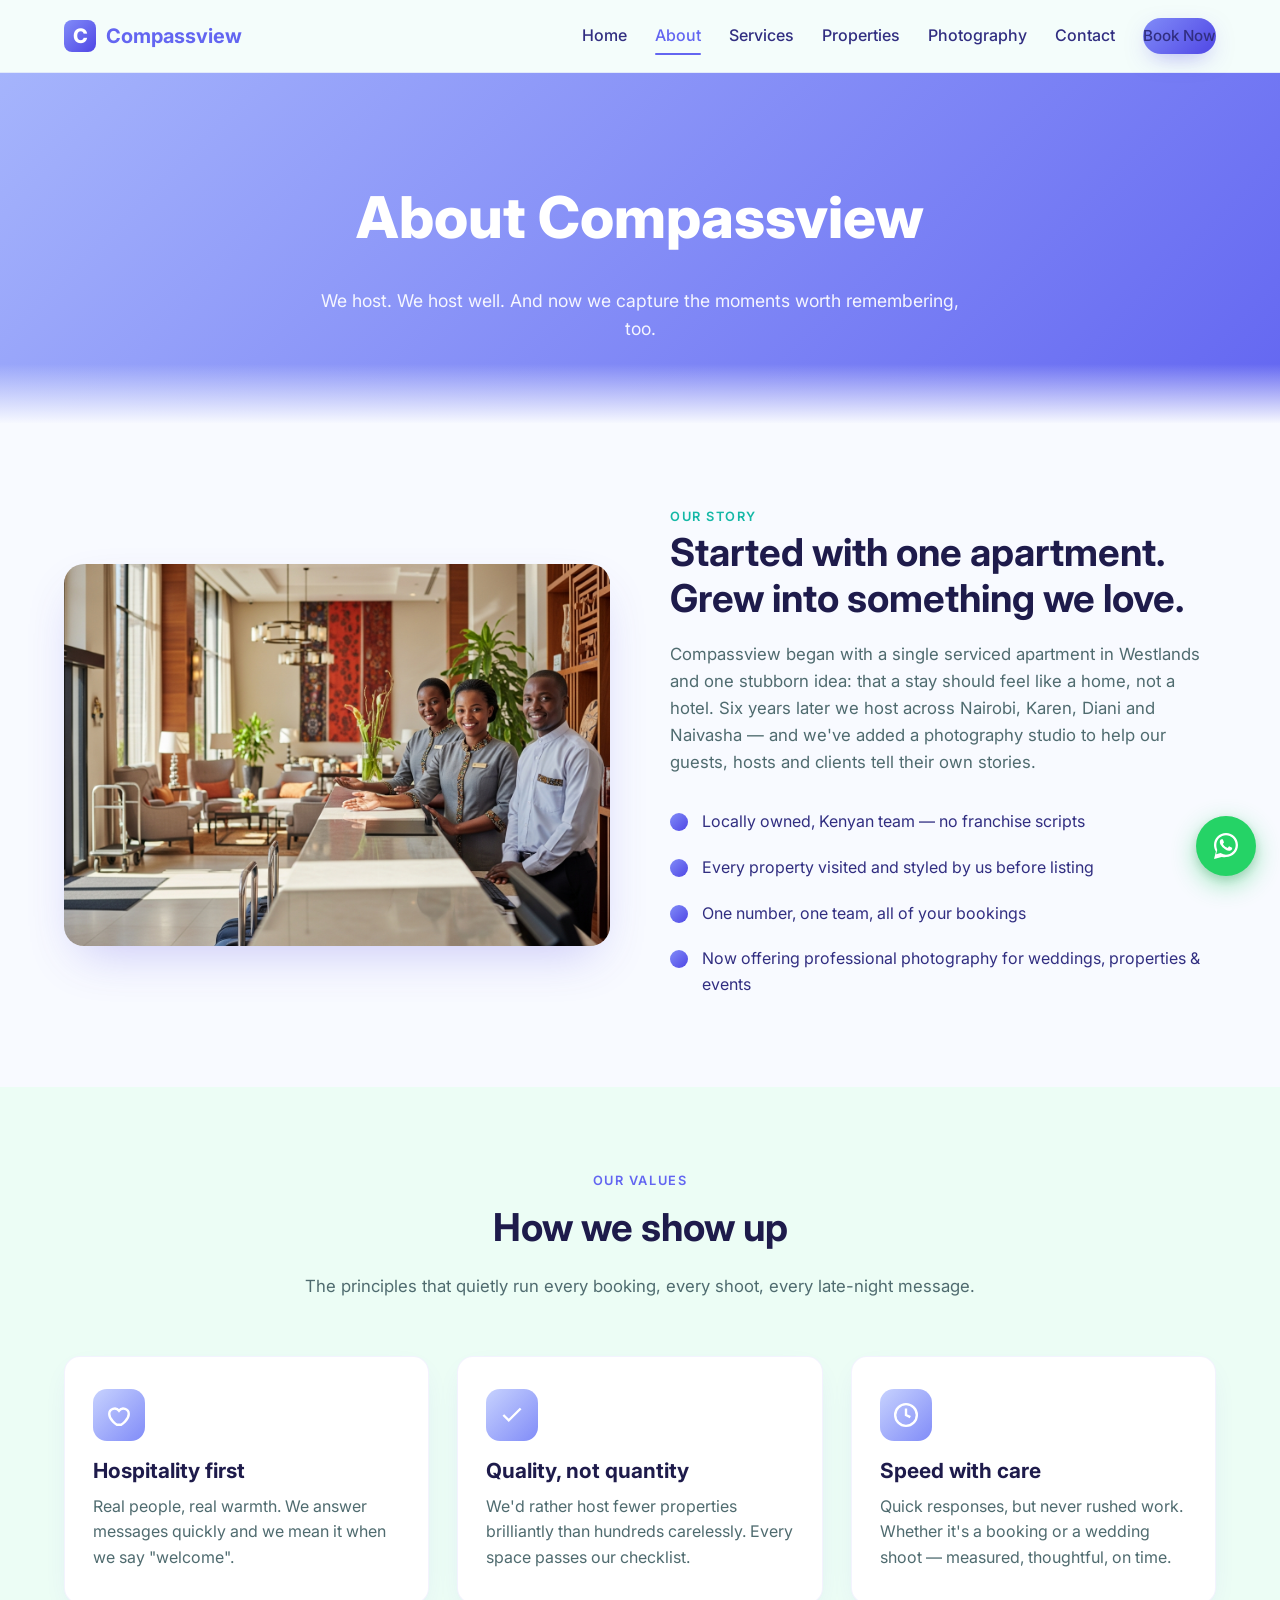
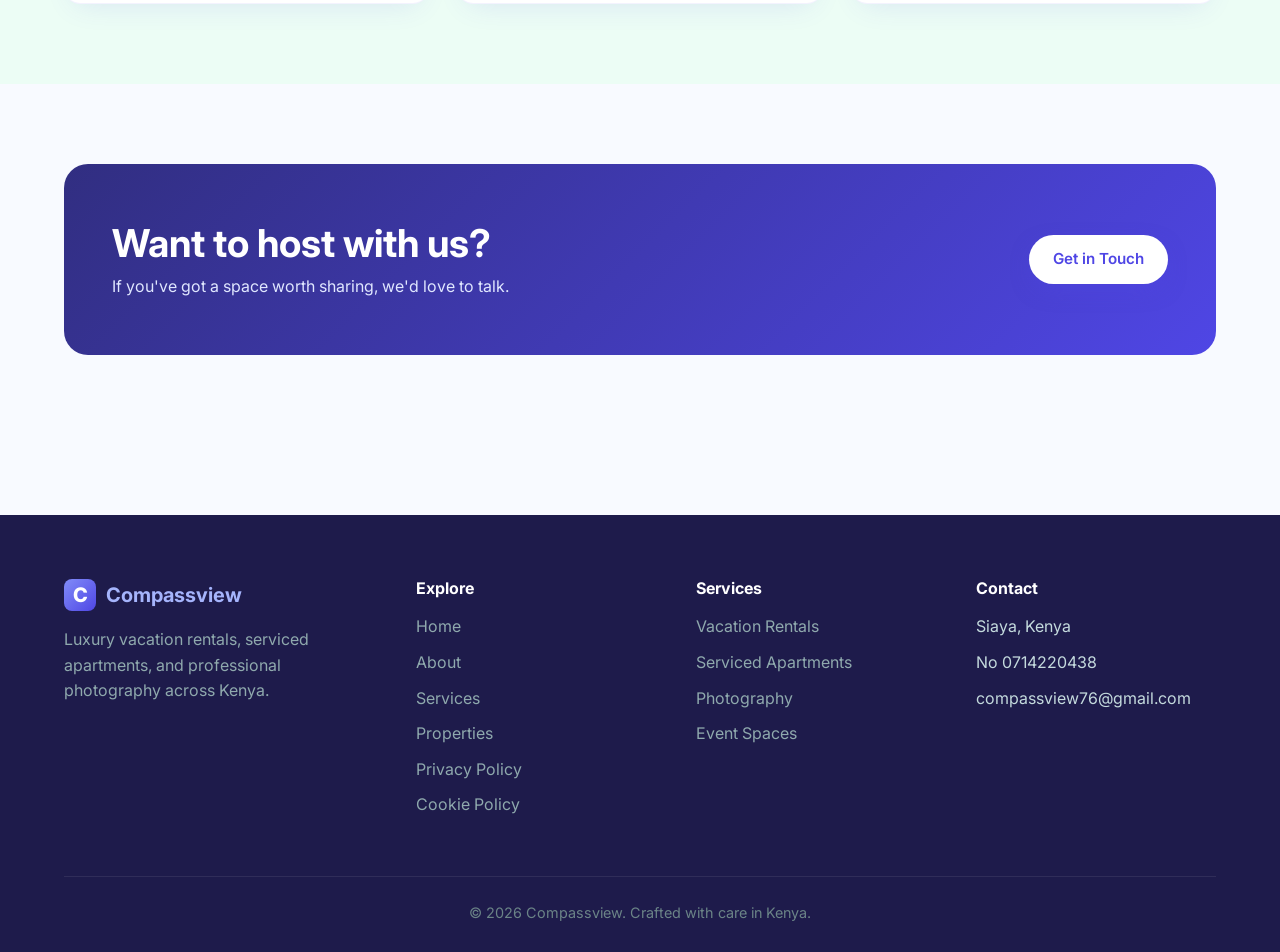
==== commit 7fa73ec6: "Remove 2nd office and update footer location to Siaya" ====
--- a/about.html
+++ b/about.html
@@ -130,7 +130,7 @@
           <div>
             <h4>Contact</h4>
             <ul>
-              <li>Nairobi, Kenya</li>
+              <li>Siaya, Kenya</li>
               <li>No 0714220438</li>
               <li>compassview76@gmail.com</li>
             </ul>
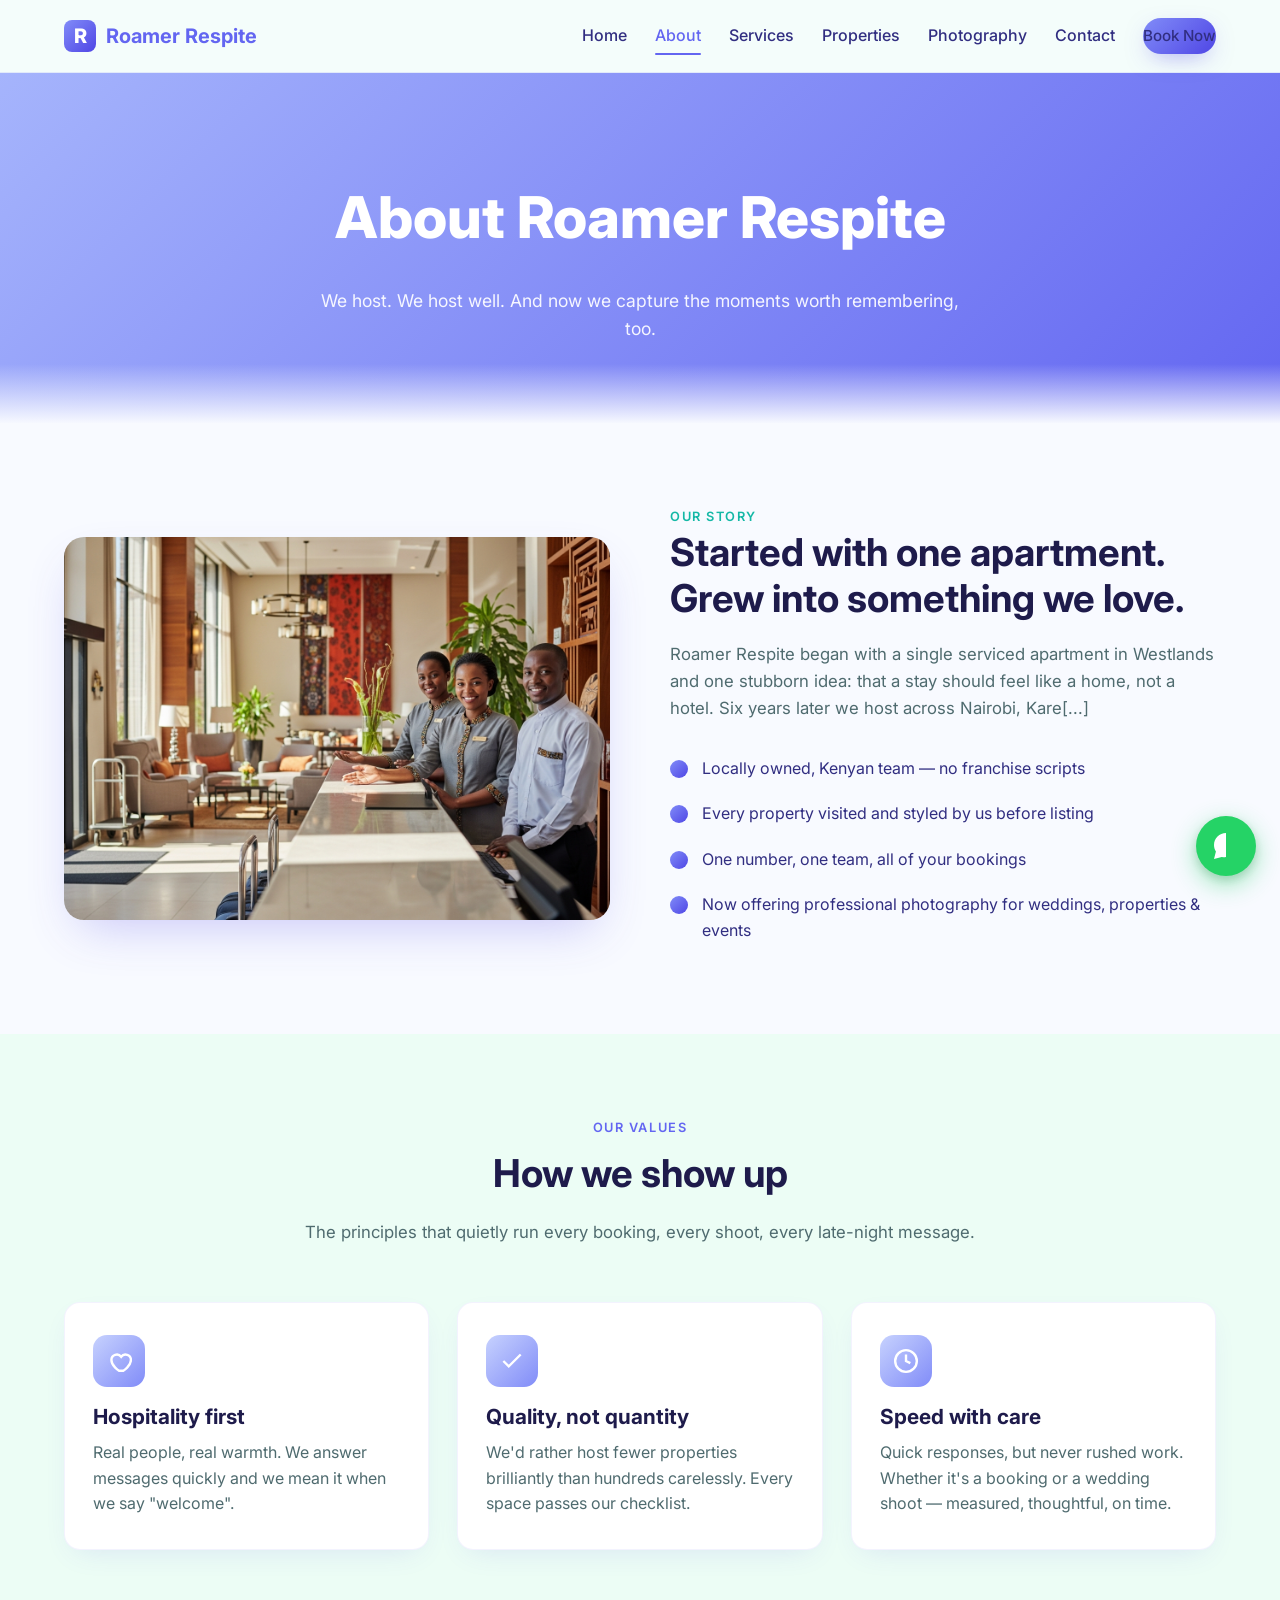
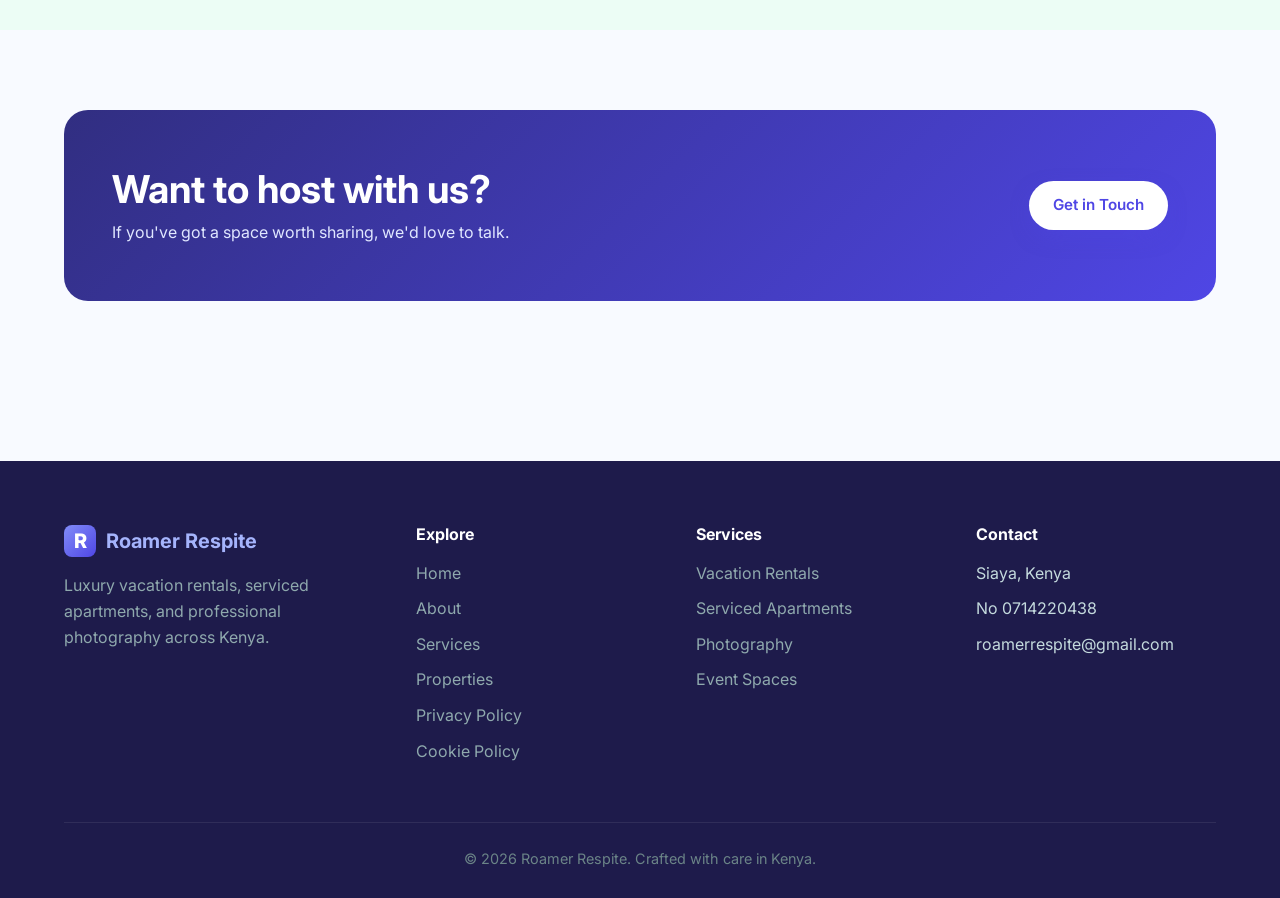
==== commit c68f94f6: "Rebrand website from Compassview to Roamer Respite" ====
--- a/about.html
+++ b/about.html
@@ -3,9 +3,9 @@
   <head>
     <meta charset="UTF-8" />
     <meta name="viewport" content="width=device-width, initial-scale=1.0" />
-    <title>About — Compassview</title>
-    <meta name="description" content="Meet the team behind Compassview — Kenya's home for thoughtful stays and storytelling photography." />
-    <link rel="icon" type="image/svg+xml" href="data:image/svg+xml,%3Csvg xmlns='http://www.w3.org/2000/svg' viewBox='0 0 100 100'%3E%3Crect width='100' height='100' rx='20' fill='%236366f1'/%3E%3Ctext x='50' y='68' text-anchor='middle' font-family='Inter,sans-serif' font-size='60' font-weight='800' fill='white'%3EC%3C/text%3E%3C/svg%3E" />
+    <title>About — Roamer Respite</title>
+    <meta name="description" content="Meet the team behind Roamer Respite — Kenya's home for thoughtful stays and storytelling photography." />
+    <link rel="icon" type="image/svg+xml" href="data:image/svg+xml,%3Csvg xmlns='http://www.w3.org/2000/svg' viewBox='0 0 100 100'%3E%3Crect width='100' height='100' rx='20' fill='%236366f1'/%3E%3C[...]" />
     <link rel="preconnect" href="https://fonts.googleapis.com">
     <link rel="preconnect" href="https://fonts.gstatic.com" crossorigin>
     <link href="https://fonts.googleapis.com/css2?family=Inter:wght@400;500;600;700;800&display=swap" rel="stylesheet">
@@ -16,8 +16,8 @@
       <div class="container">
         <nav class="nav">
           <a href="index.html" class="brand">
-            <span class="brand-mark">C</span>
-            <span>Compassview</span>
+            <span class="brand-mark">R</span>
+            <span>Roamer Respite</span>
           </a>
           <button class="menu-toggle" aria-label="Toggle menu" onclick="document.getElementById('navLinks').classList.toggle('open')">
             <span></span><span></span><span></span>
@@ -37,7 +37,7 @@
 
     <section class="page-header">
       <div class="container">
-        <h1>About Compassview</h1>
+        <h1>About Roamer Respite</h1>
         <p>We host. We host well. And now we capture the moments worth remembering, too.</p>
       </div>
     </section>
@@ -45,11 +45,11 @@
     <section>
       <div class="container">
         <div class="split">
-          <img src="images/about.png" alt="The Compassview team welcoming guests" />
+          <img src="images/about.png" alt="The Roamer Respite team welcoming guests" />
           <div>
             <span class="eyebrow" style="color:#14b8a6; font-weight:600; letter-spacing:0.12em; text-transform:uppercase; font-size:0.8rem;">Our Story</span>
             <h2>Started with one apartment. Grew into something we love.</h2>
-            <p>Compassview began with a single serviced apartment in Westlands and one stubborn idea: that a stay should feel like a home, not a hotel. Six years later we host across Nairobi, Karen, Diani and Naivasha — and we've added a photography studio to help our guests, hosts and clients tell their own stories.</p>
+            <p>Roamer Respite began with a single serviced apartment in Westlands and one stubborn idea: that a stay should feel like a home, not a hotel. Six years later we host across Nairobi, Kare[...]
             <ul>
               <li>Locally owned, Kenyan team — no franchise scripts</li>
               <li>Every property visited and styled by us before listing</li>
@@ -70,7 +70,7 @@
         </div>
         <div class="grid-3">
           <div class="feature-card">
-            <div class="icon"><svg viewBox="0 0 24 24" fill="none" stroke="currentColor" stroke-width="2.2"><path d="M12 21s-7-4.35-7-10a5 5 0 0 1 9-3 5 5 0 0 1 9 3c0 5.65-7 10-7 10z" transform="translate(-2)"/></svg></div>
+            <div class="icon"><svg viewBox="0 0 24 24" fill="none" stroke="currentColor" stroke-width="2.2"><path d="M12 21s-7-4.35-7-10a5 5 0 0 1 9-3 5 5 0 0 1 9 3c0 5.65-7 10-7 10z" transform="t[...]" /></svg></div>
             <h3>Hospitality first</h3>
             <p>Real people, real warmth. We answer messages quickly and we mean it when we say "welcome".</p>
           </div>
@@ -104,7 +104,7 @@
       <div class="container">
         <div class="footer-grid">
           <div>
-            <a href="index.html" class="brand"><span class="brand-mark">C</span><span>Compassview</span></a>
+            <a href="index.html" class="brand"><span class="brand-mark">R</span><span>Roamer Respite</span></a>
             <p>Luxury vacation rentals, serviced apartments, and professional photography across Kenya.</p>
           </div>
           <div>
@@ -132,20 +132,18 @@
             <ul>
               <li>Siaya, Kenya</li>
               <li>No 0714220438</li>
-              <li>compassview76@gmail.com</li>
+              <li>roamerrespite@gmail.com</li>
             </ul>
           </div>
         </div>
         <div class="footer-bottom">
-          © 2026 Compassview. Crafted with care in Kenya.
+          © 2026 Roamer Respite. Crafted with care in Kenya.
         </div>
       </div>
     </footer>
-    <a href="https://wa.me/254714220438?text=Hi%20Compassview%2C%20I%27d%20like%20to%20get%20in%20touch." class="whatsapp-float" target="_blank" rel="noopener" aria-label="Chat on WhatsApp">
+    <a href="https://wa.me/254714220438?text=Hi%20Roamer%20Respite%2C%20I%27d%20like%20to%20get%20in%20touch." class="whatsapp-float" target="_blank" rel="noopener" aria-label="Chat on WhatsApp">
       <span class="wa-label">Chat with us on WhatsApp</span>
-      <svg viewBox="0 0 32 32" xmlns="http://www.w3.org/2000/svg"><path d="M16.003 3C9.374 3 4 8.373 4 15c0 2.388.706 4.61 1.92 6.477L4 29l7.71-1.881A11.93 11.93 0 0 0 16.003 27C22.633 27 28 21.627 28 15S22.633 3 16.003 3zm0 21.65a9.59 9.59 0 0 1-4.91-1.343l-.353-.211-4.575 1.116 1.137-4.456-.23-.366A9.616 9.616 0 0 1 6.35 15c0-5.32 4.336-9.65 9.653-9.65 5.32 0 9.65 4.33 9.65 9.65s-4.33 9.65-9.65 9.65zm5.567-7.232c-.305-.153-1.804-.89-2.083-.992-.28-.102-.483-.153-.687.153-.203.306-.787.992-.964 1.196-.178.204-.356.229-.66.076-.305-.153-1.286-.474-2.45-1.512-.905-.808-1.516-1.806-1.694-2.112-.178-.305-.02-.47.134-.622.138-.137.305-.356.458-.534.153-.178.204-.305.305-.508.102-.204.051-.382-.025-.534-.077-.153-.687-1.658-.94-2.27-.249-.598-.502-.516-.687-.526l-.585-.01a1.13 1.13 0 0 0-.82.382c-.28.305-1.067 1.043-1.067 2.546 0 1.503 1.092 2.954 1.245 3.157.153.204 2.15 3.282 5.21 4.602.728.314 1.296.502 1.738.642.73.232 1.395.2 1.92.121.586-.087 1.804-.737 2.06-1.45.254-.713.254-1.323.178-1.45-.077-.127-.28-.204-.585-.357z"/></svg>
+      <svg viewBox="0 0 32 32" xmlns="http://www.w3.org/2000/svg"><path d="M16.003 3C9.374 3 4 8.373 4 15c0 2.388.706 4.61 1.92 6.477L4 29l7.71-1.881A11.93 11.93 0 0 0 16.003 27C22.633 27 28 21.6[...]" /></svg>
     </a>
   </body>
-</html>
-
-
+</html>
